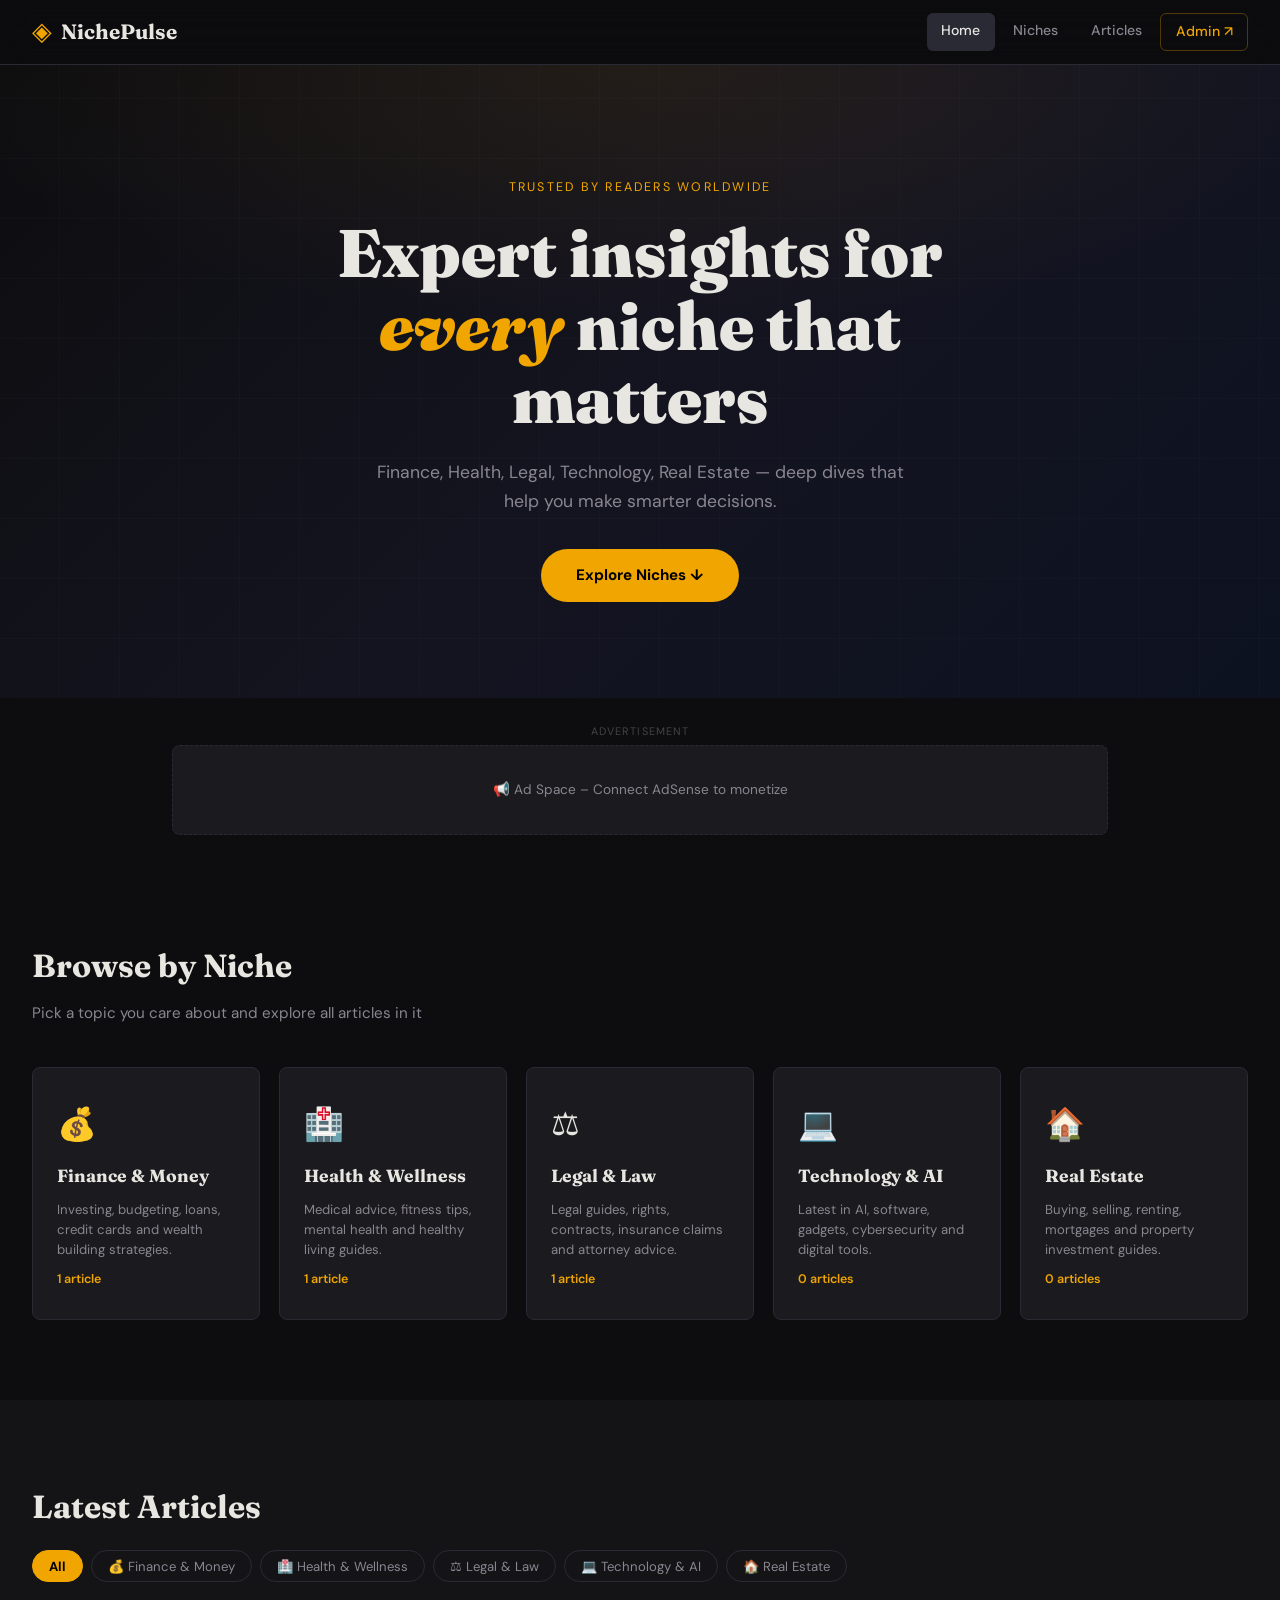
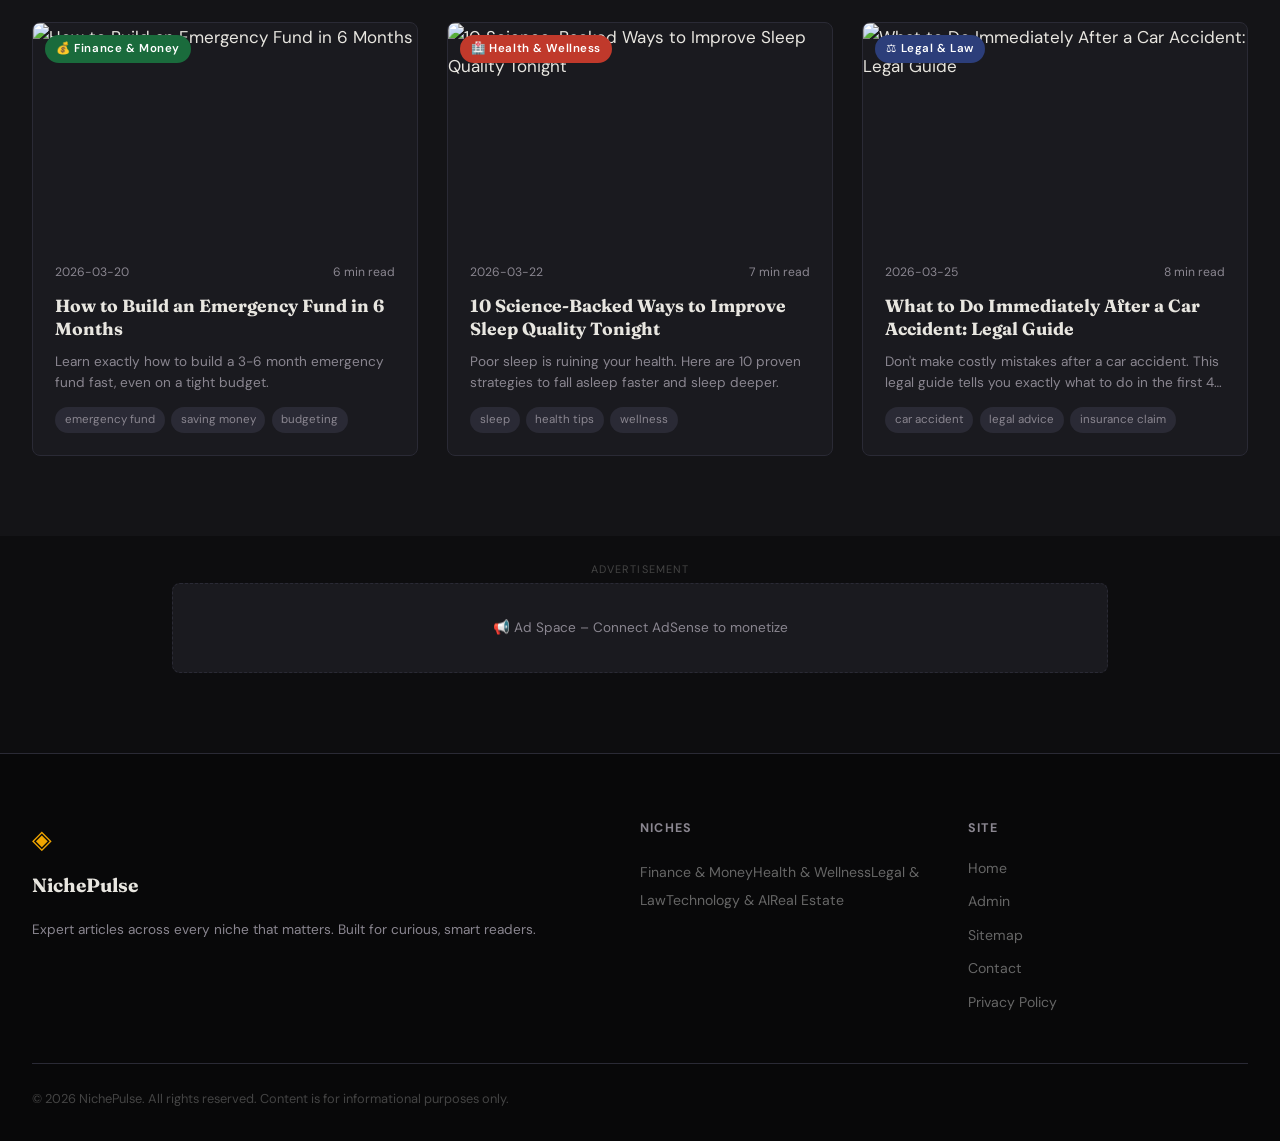
==== index.html @ 090a98ad "create index.html" ====
<!DOCTYPE html>
<html lang="en">
<head>
  <meta charset="UTF-8"/>
  <meta name="viewport" content="width=device-width, initial-scale=1.0"/>
  <title>NichePulse – Expert Insights Across Every Niche</title>
  <meta name="description" content="Expert articles on Finance, Health, Technology, Legal and Real Estate. Trusted insights for smarter decisions."/>
  <meta name="keywords" content="personal finance, health tips, legal advice, technology, real estate, expert blog"/>
  <meta property="og:title" content="NichePulse – Expert Insights Across Every Niche"/>
  <meta property="og:description" content="Expert articles on Finance, Health, Technology, Legal and Real Estate."/>
  <meta property="og:type" content="website"/>
  <link rel="canonical" href="https://nichepulse.com/"/>

  <!-- Google Fonts -->
  <link rel="preconnect" href="https://fonts.googleapis.com"/>
  <link href="https://fonts.googleapis.com/css2?family=Fraunces:ital,wght@0,400;0,700;0,900;1,400&family=DM+Sans:wght@300;400;500&display=swap" rel="stylesheet"/>

  <!-- AdSense - Replace with your publisher ID -->
  <!-- <script async src="https://pagead2.googlesyndication.com/pagead/js/adsbygoogle.js?client=ca-pub-XXXXXXXXXXXXXXXX" crossorigin="anonymous"></script> -->

  <link rel="stylesheet" href="css/style.css"/>
</head>
<body>

  <!-- ── HEADER ── -->
  <header class="header" id="header">
    <div class="header-inner">
      <a href="index.html" class="logo">
        <span class="logo-mark">◈</span>
        <span class="logo-text">NichePulse</span>
      </a>
      <nav class="nav" id="nav">
        <a href="index.html" class="nav-link active">Home</a>
        <a href="#niches" class="nav-link">Niches</a>
        <a href="#latest" class="nav-link">Articles</a>
        <a href="admin/index.html" class="nav-link nav-admin">Admin ↗</a>
      </nav>
      <button class="hamburger" id="hamburger" aria-label="Menu">
        <span></span><span></span><span></span>
      </button>
    </div>
  </header>

  <!-- ── HERO ── -->
  <section class="hero">
    <div class="hero-bg"></div>
    <div class="hero-content">
      <p class="hero-eyebrow">Trusted by readers worldwide</p>
      <h1 class="hero-title">Expert insights for <em>every</em> niche that matters</h1>
      <p class="hero-subtitle">Finance, Health, Legal, Technology, Real Estate — deep dives that help you make smarter decisions.</p>
      <a href="#niches" class="btn-primary">Explore Niches ↓</a>
    </div>
    <div class="hero-pattern"></div>
  </section>

  <!-- ── TOP AD SLOT ── -->
  <div class="ad-container" id="ad-top">
    <div class="ad-label">Advertisement</div>
    <!-- AdSense unit here after approval -->
    <div class="ad-placeholder">📢 Ad Space – Connect AdSense to monetize</div>
  </div>

  <!-- ── NICHES ── -->
  <section class="section" id="niches">
    <div class="container">
      <div class="section-header">
        <h2 class="section-title">Browse by Niche</h2>
        <p class="section-sub">Pick a topic you care about and explore all articles in it</p>
      </div>
      <div class="niches-grid" id="niches-grid">
        <!-- Populated by JS -->
      </div>
    </div>
  </section>

  <!-- ── LATEST ARTICLES ── -->
  <section class="section section-alt" id="latest">
    <div class="container">
      <div class="section-header">
        <h2 class="section-title">Latest Articles</h2>
        <div class="filter-bar" id="filter-bar">
          <button class="filter-btn active" data-filter="all">All</button>
          <!-- Niche filter buttons added by JS -->
        </div>
      </div>
      <div class="blogs-grid" id="blogs-grid">
        <!-- Populated by JS -->
      </div>
    </div>
  </section>

  <!-- ── MID AD SLOT ── -->
  <div class="ad-container">
    <div class="ad-label">Advertisement</div>
    <div class="ad-placeholder">📢 Ad Space – Connect AdSense to monetize</div>
  </div>

  <!-- ── FOOTER ── -->
  <footer class="footer">
    <div class="container">
      <div class="footer-grid">
        <div class="footer-brand">
          <span class="logo-mark">◈</span>
          <span class="logo-text">NichePulse</span>
          <p>Expert articles across every niche that matters. Built for curious, smart readers.</p>
        </div>
        <div class="footer-links">
          <h4>Niches</h4>
          <div id="footer-niches"></div>
        </div>
        <div class="footer-links">
          <h4>Site</h4>
          <a href="index.html">Home</a>
          <a href="admin/index.html">Admin</a>
          <a href="sitemap.xml">Sitemap</a>
          <a href="page/contact.html">Contact</a>
          <a href="privacy-policy.html">Privacy Policy</a>
        </div>
      </div>
      <div class="footer-bottom">
        <p>© <span id="year"></span> NichePulse. All rights reserved. Content is for informational purposes only.</p>
      </div>
    </div>
  </footer>

  <script src="js/db.js"></script>
  <script src="js/main.js"></script>
</body>
</html>
---- css/style.css ----
/* ── Reset & Variables ── */
:root {
  --bg: #0d0d0f;
  --bg2: #141417;
  --card: #1a1a1f;
  --border: #2a2a35;
  --text: #e8e6e0;
  --muted: #8a8690;
  --accent: #f0a500;
  --accent2: #4a9eff;
  --danger: #e05252;
  --success: #3dba7a;
  --radius: 8px;
  --shadow: 0 4px 24px rgba(0,0,0,0.4);
  --font-head: 'Fraunces', Georgia, serif;
  --font-body: 'DM Sans', system-ui, sans-serif;
}

*, *::before, *::after { box-sizing: border-box; margin: 0; padding: 0; }
html { scroll-behavior: smooth; }

body {
  font-family: var(--font-body);
  background: var(--bg);
  color: var(--text);
  font-size: 17px;
  line-height: 1.7;
  overflow-x: hidden;
}

a { color: inherit; text-decoration: none; }
img { max-width: 100%; height: auto; display: block; }

/* ── Header ── */
.header {
  position: sticky; top: 0; z-index: 1000;
  background: rgba(13,13,15,0.92);
  backdrop-filter: blur(16px);
  border-bottom: 1px solid var(--border);
}
.header-inner {
  max-width: 1280px; margin: 0 auto;
  padding: 0 2rem;
  display: flex; align-items: center;
  height: 64px; gap: 2rem;
}
.logo { display: flex; align-items: center; gap: 0.6rem; }
.logo-mark { font-size: 1.6rem; color: var(--accent); }
.logo-text { font-family: var(--font-head); font-size: 1.3rem; font-weight: 700; color: var(--text); }
.nav { display: flex; gap: 0.25rem; margin-left: auto; }
.nav-link {
  padding: 0.4rem 0.9rem; border-radius: 6px;
  font-size: 0.88rem; font-weight: 500; color: var(--muted);
  transition: all 0.2s;
}
.nav-link:hover, .nav-link.active { color: var(--text); background: var(--border); }
.nav-admin { color: var(--accent) !important; border: 1px solid rgba(240,165,0,0.3); }
.nav-admin:hover { background: rgba(240,165,0,0.1) !important; }
.progress-bar {
  position: absolute; bottom: -1px; left: 0;
  height: 3px; background: var(--accent);
  width: 0%; transition: width 0.1s linear;
}
.hamburger { display: none; flex-direction: column; gap: 5px; cursor: pointer; background: none; border: none; padding: 4px; }
.hamburger span { width: 22px; height: 2px; background: var(--text); border-radius: 2px; transition: all 0.3s; }

@media(max-width: 768px) {
  .hamburger { display: flex; margin-left: auto; }
  .nav {
    display: none; position: absolute; top: 64px; left: 0; right: 0;
    background: var(--bg2); flex-direction: column; padding: 1rem;
    border-bottom: 1px solid var(--border);
  }
  .nav.open { display: flex; }
}

/* ── Hero ── */
.hero {
  position: relative; overflow: hidden;
  padding: 7rem 2rem 6rem;
  text-align: center;
  background: linear-gradient(135deg, #0d0d0f 0%, #141420 50%, #0d1220 100%);
}
.hero-bg {
  position: absolute; inset: 0;
  background: radial-gradient(ellipse 80% 60% at 50% 0%, rgba(240,165,0,0.08) 0%, transparent 70%);
}
.hero-pattern {
  position: absolute; inset: 0; pointer-events: none;
  background-image: repeating-linear-gradient(0deg, transparent, transparent 59px, rgba(255,255,255,0.03) 60px),
                    repeating-linear-gradient(90deg, transparent, transparent 59px, rgba(255,255,255,0.03) 60px);
}
.hero-content { position: relative; z-index: 1; max-width: 760px; margin: 0 auto; }
.hero-eyebrow {
  font-size: 0.78rem; letter-spacing: 0.18em; text-transform: uppercase;
  color: var(--accent); margin-bottom: 1.2rem;
}
.hero-title {
  font-family: var(--font-head); font-size: clamp(2.4rem, 6vw, 4.2rem);
  font-weight: 900; line-height: 1.08; margin-bottom: 1.4rem;
  animation: fadeUp 0.7s ease both;
}
.hero-title em { color: var(--accent); font-style: italic; }
.hero-subtitle {
  font-size: 1.1rem; color: var(--muted); max-width: 560px; margin: 0 auto 2rem;
  animation: fadeUp 0.7s 0.1s ease both;
}
.btn-primary {
  display: inline-block; padding: 0.85rem 2.2rem;
  background: var(--accent); color: #000; font-weight: 700;
  border-radius: 50px; font-size: 0.95rem;
  transition: transform 0.2s, box-shadow 0.2s;
  animation: fadeUp 0.7s 0.2s ease both;
}
.btn-primary:hover { transform: translateY(-2px); box-shadow: 0 8px 24px rgba(240,165,0,0.4); }

/* ── Ad Containers ── */
.ad-container {
  max-width: 1000px; margin: 1.5rem auto;
  padding: 0 2rem; text-align: center;
}
.ad-label { font-size: 0.68rem; letter-spacing: 0.1em; text-transform: uppercase; color: #444; margin-bottom: 4px; }
.ad-placeholder {
  background: var(--card); border: 1px dashed var(--border);
  border-radius: var(--radius); padding: 1.5rem;
  color: var(--muted); font-size: 0.85rem; min-height: 90px;
  display: flex; align-items: center; justify-content: center;
}
.ad-inline { max-width: 740px; margin: 2rem auto; padding: 0; }
.ad-sidebar { margin: 0 0 1.5rem; padding: 0; max-width: 100%; }

/* ── Sections ── */
.section { padding: 5rem 0; }
.section-alt { background: var(--bg2); }
.container { max-width: 1280px; margin: 0 auto; padding: 0 2rem; }
.section-header { margin-bottom: 2.5rem; }
.section-title {
  font-family: var(--font-head); font-size: 2rem; font-weight: 700;
  margin-bottom: 0.5rem;
}
.section-sub { color: var(--muted); font-size: 0.95rem; }

/* ── Niches Grid ── */
.niches-grid {
  display: grid; grid-template-columns: repeat(auto-fill, minmax(220px, 1fr));
  gap: 1.2rem;
}
.niche-card {
  background: var(--card); border: 1px solid var(--border);
  border-radius: var(--radius); padding: 1.8rem 1.5rem;
  cursor: pointer; transition: transform 0.2s, border-color 0.2s, box-shadow 0.2s;
  display: flex; flex-direction: column; gap: 0.6rem;
  text-decoration: none; color: var(--text);
  animation: fadeUp 0.5s ease both; animation-delay: var(--delay, 0s);
}
.niche-card:hover {
  transform: translateY(-4px);
  box-shadow: var(--shadow);
  border-color: var(--niche-color, var(--accent));
}
.niche-card-icon { font-size: 2rem; }
.niche-card-name { font-family: var(--font-head); font-size: 1.1rem; font-weight: 700; }
.niche-card-desc { font-size: 0.82rem; color: var(--muted); line-height: 1.5; }
.niche-card-count { font-size: 0.78rem; color: var(--accent); font-weight: 600; margin-top: auto; }

/* ── Filter Bar ── */
.filter-bar { display: flex; gap: 0.5rem; flex-wrap: wrap; margin-top: 1rem; }
.filter-btn {
  padding: 0.4rem 1rem; border-radius: 50px;
  border: 1px solid var(--border); background: transparent;
  color: var(--muted); font-size: 0.82rem; cursor: pointer;
  transition: all 0.2s; font-family: var(--font-body);
}
.filter-btn:hover { border-color: var(--accent); color: var(--accent); }
.filter-btn.active { background: var(--accent); color: #000; border-color: var(--accent); font-weight: 700; }

/* ── Blog Cards Grid ── */
.blogs-grid {
  display: grid; grid-template-columns: repeat(auto-fill, minmax(320px, 1fr));
  gap: 1.8rem;
}
.blog-card {
  background: var(--card); border: 1px solid var(--border);
  border-radius: var(--radius); overflow: hidden;
  transition: transform 0.2s, box-shadow 0.2s;
  animation: fadeUp 0.5s ease both; animation-delay: var(--delay, 0s);
}
.blog-card:hover { transform: translateY(-4px); box-shadow: var(--shadow); }
.card-img-wrap { position: relative; display: block; aspect-ratio: 16/9; overflow: hidden; }
.card-img-wrap img { width: 100%; height: 100%; object-fit: cover; transition: transform 0.4s; }
.blog-card:hover .card-img-wrap img { transform: scale(1.05); }
.card-niche-tag {
  position: absolute; top: 0.75rem; left: 0.75rem;
  color: #fff; font-size: 0.72rem; font-weight: 600;
  padding: 0.25rem 0.7rem; border-radius: 50px;
  letter-spacing: 0.05em;
}
.card-body { padding: 1.4rem; }
.card-meta { display: flex; justify-content: space-between; font-size: 0.76rem; color: var(--muted); margin-bottom: 0.7rem; }
.card-body h3 { font-family: var(--font-head); font-size: 1.1rem; line-height: 1.35; margin-bottom: 0.6rem; }
.card-body h3 a { color: var(--text); transition: color 0.2s; }
.card-body h3 a:hover { color: var(--accent); }
.card-body p { font-size: 0.85rem; color: var(--muted); line-height: 1.6; margin-bottom: 0.8rem; display: -webkit-box; -webkit-line-clamp: 2; -webkit-box-orient: vertical; overflow: hidden; }
.card-tags { display: flex; flex-wrap: wrap; gap: 0.4rem; }
.tag { font-size: 0.72rem; padding: 0.2rem 0.6rem; border-radius: 50px; background: var(--border); color: var(--muted); }

/* ── Niche Hero ── */
.niche-hero {
  padding: 4rem 0 3rem;
  background: linear-gradient(135deg, var(--bg) 0%, rgba(20,20,32,0.8) 100%);
  border-bottom: 1px solid var(--border);
  text-align: center;
}
.niche-hero-icon { font-size: 3rem; margin-bottom: 0.75rem; }
.niche-hero-title { font-family: var(--font-head); font-size: 2.5rem; font-weight: 900; margin-bottom: 0.75rem; }
.niche-hero-desc { color: var(--muted); max-width: 560px; margin: 0 auto; }
.breadcrumb { font-size: 0.82rem; color: var(--muted); display: inline-block; margin-bottom: 1.5rem; }
.breadcrumb:hover { color: var(--accent); }

/* ── Blog Post Page ── */
.post-page { padding: 3rem 2rem; }
.post-container {
  max-width: 1200px; margin: 0 auto;
  display: grid; grid-template-columns: 1fr 300px; gap: 4rem; align-items: start;
}
@media(max-width: 1000px) { .post-container { grid-template-columns: 1fr; } .post-sidebar { display: none; } }

.post-breadcrumb { font-size: 0.8rem; color: var(--muted); margin-bottom: 1.5rem; }
.post-breadcrumb a { color: var(--muted); }
.post-breadcrumb a:hover { color: var(--accent); }

.post-meta-top { display: flex; align-items: center; gap: 1rem; margin-bottom: 1rem; }
.niche-badge {
  font-size: 0.78rem; font-weight: 600; padding: 0.3rem 0.8rem;
  border-radius: 50px; letter-spacing: 0.04em;
}
.read-time { font-size: 0.82rem; color: var(--muted); }
.post-title { font-family: var(--font-head); font-size: clamp(1.9rem, 4vw, 3rem); font-weight: 900; line-height: 1.12; margin-bottom: 1rem; }
.post-deck { font-size: 1.08rem; color: var(--muted); border-left: 3px solid var(--accent); padding-left: 1rem; margin-bottom: 1.2rem; font-style: italic; }
.post-byline { font-size: 0.85rem; color: var(--muted); display: flex; gap: 0.75rem; margin-bottom: 2rem; }
.post-hero-img { border-radius: var(--radius); overflow: hidden; margin-bottom: 2rem; aspect-ratio: 16/7; }
.post-hero-img img { width: 100%; height: 100%; object-fit: cover; }

/* Post body typography */
.post-body { max-width: 740px; }
.post-body h2 {
  font-family: var(--font-head); font-size: 1.55rem; font-weight: 700;
  margin: 2.5rem 0 0.8rem; color: var(--text);
  padding-bottom: 0.4rem; border-bottom: 1px solid var(--border);
}
.post-body p { margin-bottom: 1.3rem; color: #ccc8c0; line-height: 1.85; }
.post-body ul, .post-body ol { margin: 0.5rem 0 1.3rem 1.5rem; }
.post-body li { margin-bottom: 0.5rem; color: #ccc8c0; }
.post-body strong { color: var(--text); }

.post-tags { display: flex; align-items: center; gap: 0.6rem; flex-wrap: wrap; margin: 2rem 0 1.5rem; font-size: 0.85rem; }
.post-tags strong { color: var(--muted); }

.post-share { display: flex; align-items: center; gap: 0.75rem; flex-wrap: wrap; font-size: 0.85rem; margin-bottom: 2rem; }
.post-share strong { color: var(--muted); }
.share-btn { padding: 0.35rem 1rem; border-radius: 50px; font-size: 0.8rem; font-weight: 600; transition: opacity 0.2s; }
.share-btn:hover { opacity: 0.8; }
.share-twitter { background: #1da1f2; color: #fff; }
.share-fb { background: #1877f2; color: #fff; }
.share-li { background: #0077b5; color: #fff; }

/* Sidebar */
.post-sidebar { position: sticky; top: 80px; }
.sidebar-sticky { display: flex; flex-direction: column; gap: 1.5rem; }
.sidebar-widget { background: var(--card); border: 1px solid var(--border); border-radius: var(--radius); padding: 1.5rem; }
.sidebar-widget h3 { font-family: var(--font-head); font-size: 1rem; margin-bottom: 0.75rem; }
.sidebar-widget p { font-size: 0.85rem; color: var(--muted); }

.related-item { display: flex; gap: 0.75rem; padding: 0.75rem 0; border-bottom: 1px solid var(--border); align-items: center; }
.related-item:last-child { border: none; }
.related-item img { width: 60px; height: 45px; object-fit: cover; border-radius: 4px; flex-shrink: 0; }
.related-item div p { font-size: 0.82rem; line-height: 1.4; color: var(--text); margin: 0; }
.related-item div p:hover { color: var(--accent); }
.related-item div span { font-size: 0.72rem; color: var(--muted); }

/* ── Empty State ── */
.empty-state { text-align: center; padding: 4rem; color: var(--muted); }
.empty-state a { color: var(--accent); }

/* ── Footer ── */
.footer { background: #080809; border-top: 1px solid var(--border); padding: 4rem 0 2rem; margin-top: 5rem; }
.footer-grid { display: grid; grid-template-columns: 2fr 1fr 1fr; gap: 3rem; margin-bottom: 3rem; }
@media(max-width: 768px) { .footer-grid { grid-template-columns: 1fr; gap: 2rem; } }
.footer-brand { display: flex; flex-direction: column; gap: 0.5rem; }
.footer-brand .logo-mark { font-size: 1.6rem; }
.footer-brand .logo-text { font-family: var(--font-head); font-size: 1.2rem; font-weight: 700; }
.footer-brand p { font-size: 0.85rem; color: var(--muted); margin-top: 0.5rem; }
.footer-links { display: flex; flex-direction: column; gap: 0.6rem; }
.footer-links h4 { font-size: 0.78rem; letter-spacing: 0.1em; text-transform: uppercase; color: var(--muted); margin-bottom: 0.5rem; }
.footer-links a { font-size: 0.88rem; color: #666; transition: color 0.2s; }
.footer-links a:hover { color: var(--accent); }
.footer-bottom { border-top: 1px solid var(--border); padding-top: 1.5rem; font-size: 0.8rem; color: #444; }

/* ── Animations ── */
@keyframes fadeUp {
  from { opacity: 0; transform: translateY(18px); }
  to   { opacity: 1; transform: translateY(0); }
}

/* ── Admin specific (shared) ── */
.btn { display: inline-flex; align-items: center; gap: 0.5rem; padding: 0.6rem 1.4rem; border-radius: 6px; font-weight: 600; font-size: 0.88rem; cursor: pointer; transition: all 0.2s; border: none; font-family: var(--font-body); }
.btn-accent { background: var(--accent); color: #000; }
.btn-accent:hover { background: #e09500; }
.btn-danger { background: var(--danger); color: #fff; }
.btn-danger:hover { background: #c44; }
.btn-ghost { background: transparent; color: var(--muted); border: 1px solid var(--border); }
.btn-ghost:hover { border-color: var(--text); color: var(--text); }
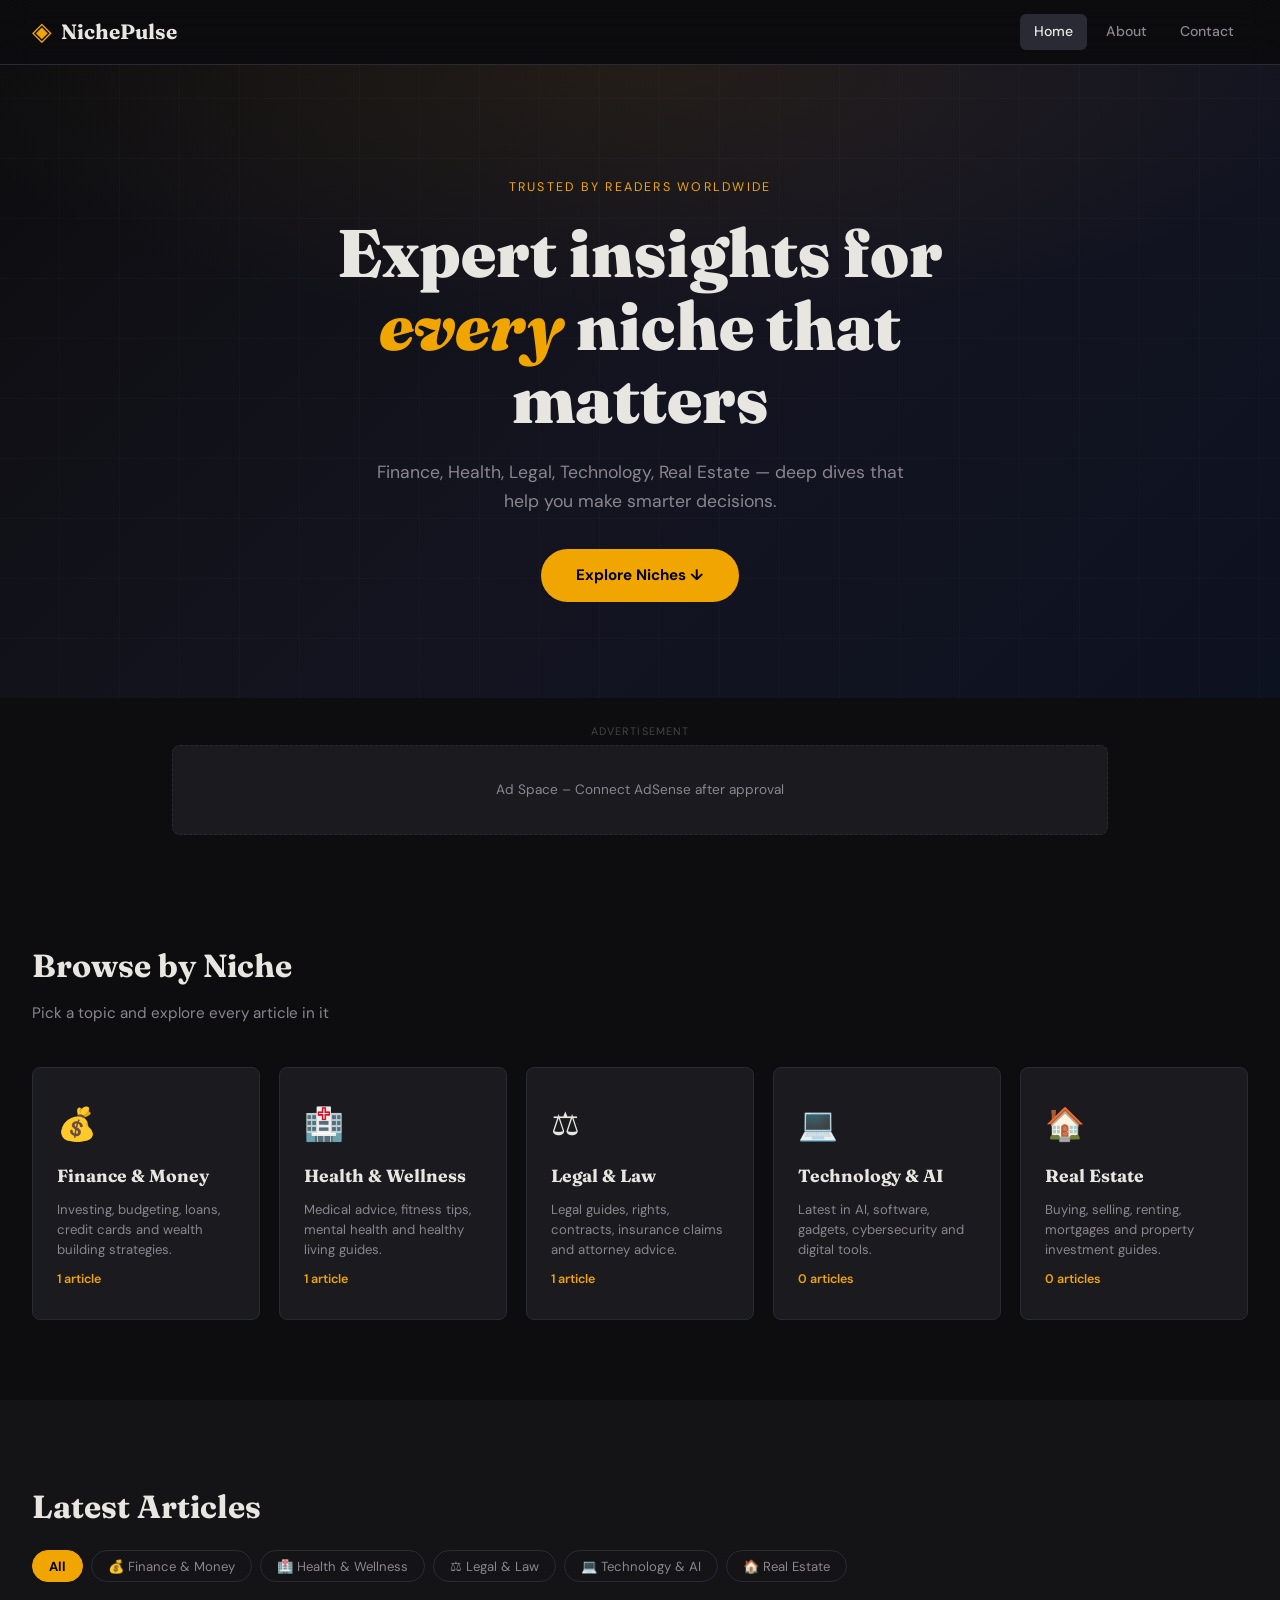
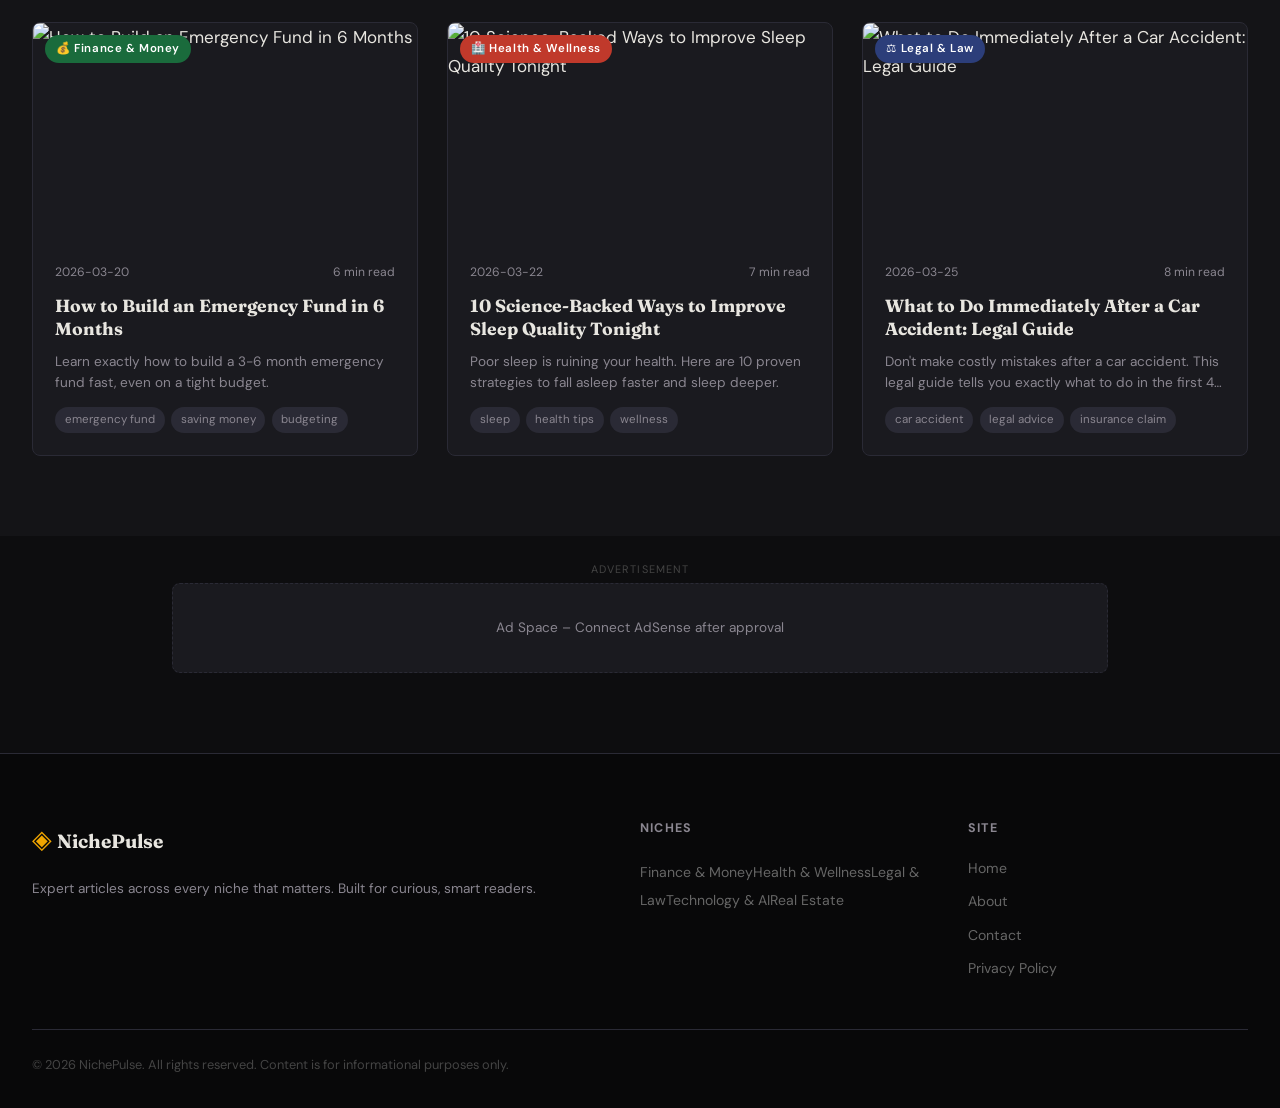
==== commit 14d183fa: "Create index.html" ====
--- a/index.html
+++ b/index.html
@@ -10,19 +10,14 @@
   <meta property="og:description" content="Expert articles on Finance, Health, Technology, Legal and Real Estate."/>
   <meta property="og:type" content="website"/>
   <link rel="canonical" href="https://nichepulse.com/"/>
-
-  <!-- Google Fonts -->
   <link rel="preconnect" href="https://fonts.googleapis.com"/>
   <link href="https://fonts.googleapis.com/css2?family=Fraunces:ital,wght@0,400;0,700;0,900;1,400&family=DM+Sans:wght@300;400;500&display=swap" rel="stylesheet"/>
-
-  <!-- AdSense - Replace with your publisher ID -->
+  <!-- ADSENSE: uncomment after approval and replace ID -->
   <!-- <script async src="https://pagead2.googlesyndication.com/pagead/js/adsbygoogle.js?client=ca-pub-XXXXXXXXXXXXXXXX" crossorigin="anonymous"></script> -->
-
   <link rel="stylesheet" href="css/style.css"/>
 </head>
 <body>
 
-  <!-- ── HEADER ── -->
   <header class="header" id="header">
     <div class="header-inner">
       <a href="index.html" class="logo">
@@ -31,9 +26,8 @@
       </a>
       <nav class="nav" id="nav">
         <a href="index.html" class="nav-link active">Home</a>
-        <a href="#niches" class="nav-link">Niches</a>
-        <a href="#latest" class="nav-link">Articles</a>
-        <a href="admin/index.html" class="nav-link nav-admin">Admin ↗</a>
+        <a href="about.html" class="nav-link">About</a>
+        <a href="contact.html" class="nav-link">Contact</a>
       </nav>
       <button class="hamburger" id="hamburger" aria-label="Menu">
         <span></span><span></span><span></span>
@@ -41,67 +35,54 @@
     </div>
   </header>
 
-  <!-- ── HERO ── -->
   <section class="hero">
     <div class="hero-bg"></div>
+    <div class="hero-pattern"></div>
     <div class="hero-content">
       <p class="hero-eyebrow">Trusted by readers worldwide</p>
       <h1 class="hero-title">Expert insights for <em>every</em> niche that matters</h1>
       <p class="hero-subtitle">Finance, Health, Legal, Technology, Real Estate — deep dives that help you make smarter decisions.</p>
       <a href="#niches" class="btn-primary">Explore Niches ↓</a>
     </div>
-    <div class="hero-pattern"></div>
   </section>
 
-  <!-- ── TOP AD SLOT ── -->
-  <div class="ad-container" id="ad-top">
+  <div class="ad-container">
     <div class="ad-label">Advertisement</div>
-    <!-- AdSense unit here after approval -->
-    <div class="ad-placeholder">📢 Ad Space – Connect AdSense to monetize</div>
+    <div class="ad-placeholder">Ad Space – Connect AdSense after approval</div>
   </div>
 
-  <!-- ── NICHES ── -->
   <section class="section" id="niches">
     <div class="container">
       <div class="section-header">
         <h2 class="section-title">Browse by Niche</h2>
-        <p class="section-sub">Pick a topic you care about and explore all articles in it</p>
+        <p class="section-sub">Pick a topic and explore every article in it</p>
       </div>
-      <div class="niches-grid" id="niches-grid">
-        <!-- Populated by JS -->
-      </div>
+      <div class="niches-grid" id="niches-grid"></div>
     </div>
   </section>
 
-  <!-- ── LATEST ARTICLES ── -->
   <section class="section section-alt" id="latest">
     <div class="container">
       <div class="section-header">
         <h2 class="section-title">Latest Articles</h2>
         <div class="filter-bar" id="filter-bar">
           <button class="filter-btn active" data-filter="all">All</button>
-          <!-- Niche filter buttons added by JS -->
         </div>
       </div>
-      <div class="blogs-grid" id="blogs-grid">
-        <!-- Populated by JS -->
-      </div>
+      <div class="blogs-grid" id="blogs-grid"></div>
     </div>
   </section>
 
-  <!-- ── MID AD SLOT ── -->
   <div class="ad-container">
     <div class="ad-label">Advertisement</div>
-    <div class="ad-placeholder">📢 Ad Space – Connect AdSense to monetize</div>
+    <div class="ad-placeholder">Ad Space – Connect AdSense after approval</div>
   </div>
 
-  <!-- ── FOOTER ── -->
   <footer class="footer">
     <div class="container">
       <div class="footer-grid">
         <div class="footer-brand">
-          <span class="logo-mark">◈</span>
-          <span class="logo-text">NichePulse</span>
+          <div><span class="logo-mark">◈</span> <span class="logo-text">NichePulse</span></div>
           <p>Expert articles across every niche that matters. Built for curious, smart readers.</p>
         </div>
         <div class="footer-links">
@@ -111,9 +92,8 @@
         <div class="footer-links">
           <h4>Site</h4>
           <a href="index.html">Home</a>
-          <a href="admin/index.html">Admin</a>
-          <a href="sitemap.xml">Sitemap</a>
-          <a href="page/contact.html">Contact</a>
+          <a href="about.html">About</a>
+          <a href="contact.html">Contact</a>
           <a href="privacy-policy.html">Privacy Policy</a>
         </div>
       </div>
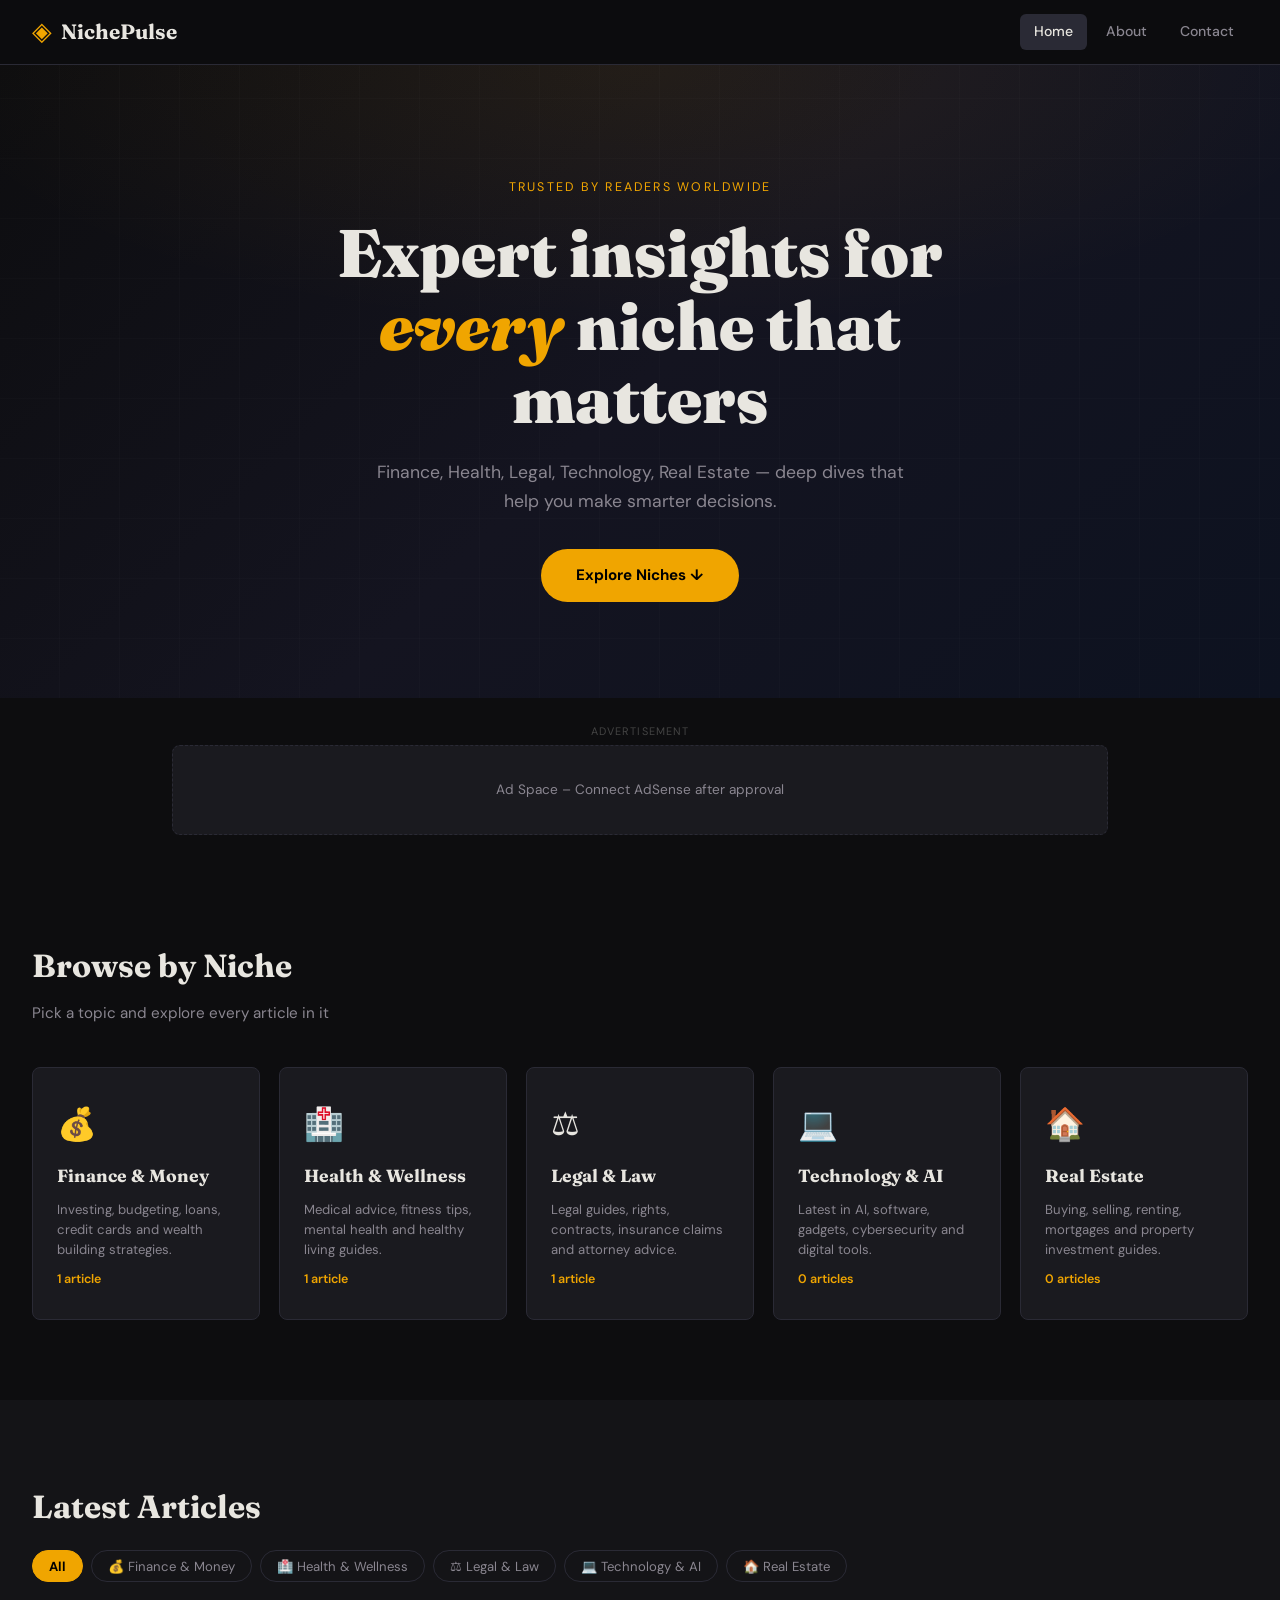
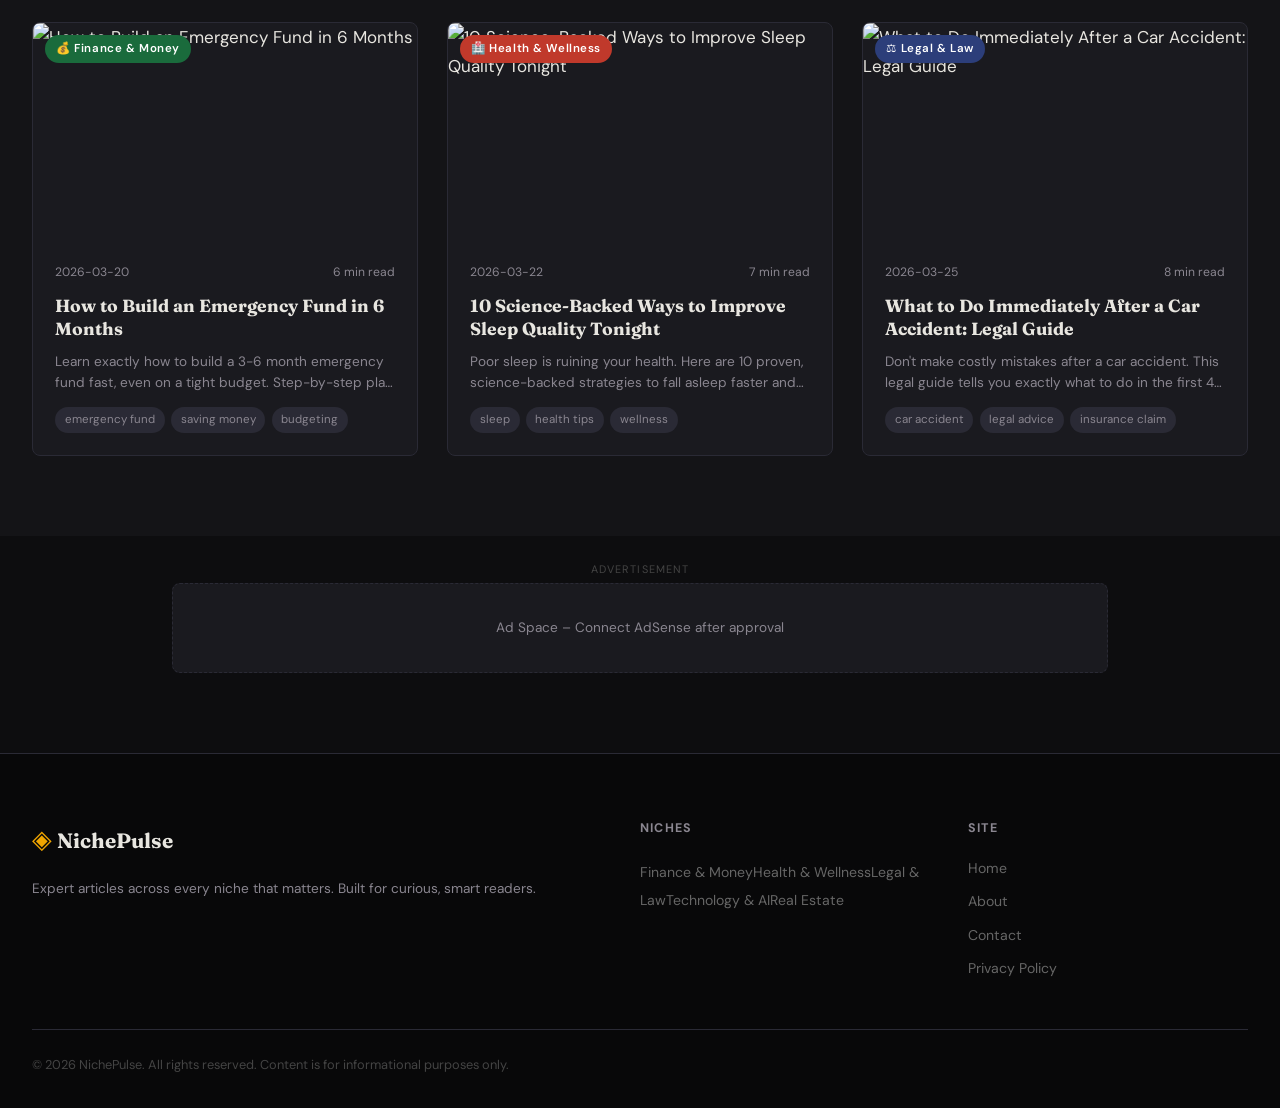
==== commit d5c05fd7: "Create index.html Added a tracking script to the HTML file." ====
--- a/index.html
+++ b/index.html
@@ -14,6 +14,9 @@
   <link href="https://fonts.googleapis.com/css2?family=Fraunces:ital,wght@0,400;0,700;0,900;1,400&family=DM+Sans:wght@300;400;500&display=swap" rel="stylesheet"/>
   <!-- ADSENSE: uncomment after approval and replace ID -->
   <!-- <script async src="https://pagead2.googlesyndication.com/pagead/js/adsbygoogle.js?client=ca-pub-XXXXXXXXXXXXXXXX" crossorigin="anonymous"></script> -->
+  <!--  tracking link-->
+  <script src="js/tracker.js"></script>
+  
   <link rel="stylesheet" href="css/style.css"/>
 </head>
 <body>
--- a/css/style.css
+++ b/css/style.css
@@ -1,4 +1,3 @@
-/* ── Reset & Variables ── */
 :root {
   --bg: #0d0d0f;
   --bg2: #141417;
@@ -18,183 +17,78 @@
 
 *, *::before, *::after { box-sizing: border-box; margin: 0; padding: 0; }
 html { scroll-behavior: smooth; }
-
-body {
-  font-family: var(--font-body);
-  background: var(--bg);
-  color: var(--text);
-  font-size: 17px;
-  line-height: 1.7;
-  overflow-x: hidden;
-}
-
+body { font-family: var(--font-body); background: var(--bg); color: var(--text); font-size: 17px; line-height: 1.7; overflow-x: hidden; }
 a { color: inherit; text-decoration: none; }
 img { max-width: 100%; height: auto; display: block; }
 
-/* ── Header ── */
-.header {
-  position: sticky; top: 0; z-index: 1000;
-  background: rgba(13,13,15,0.92);
-  backdrop-filter: blur(16px);
-  border-bottom: 1px solid var(--border);
-}
-.header-inner {
-  max-width: 1280px; margin: 0 auto;
-  padding: 0 2rem;
-  display: flex; align-items: center;
-  height: 64px; gap: 2rem;
-}
+/* Header */
+.header { position: sticky; top: 0; z-index: 1000; background: rgba(13,13,15,0.95); backdrop-filter: blur(16px); border-bottom: 1px solid var(--border); }
+.header-inner { max-width: 1280px; margin: 0 auto; padding: 0 2rem; display: flex; align-items: center; height: 64px; gap: 2rem; }
 .logo { display: flex; align-items: center; gap: 0.6rem; }
 .logo-mark { font-size: 1.6rem; color: var(--accent); }
 .logo-text { font-family: var(--font-head); font-size: 1.3rem; font-weight: 700; color: var(--text); }
 .nav { display: flex; gap: 0.25rem; margin-left: auto; }
-.nav-link {
-  padding: 0.4rem 0.9rem; border-radius: 6px;
-  font-size: 0.88rem; font-weight: 500; color: var(--muted);
-  transition: all 0.2s;
-}
+.nav-link { padding: 0.4rem 0.9rem; border-radius: 6px; font-size: 0.88rem; font-weight: 500; color: var(--muted); transition: all 0.2s; }
 .nav-link:hover, .nav-link.active { color: var(--text); background: var(--border); }
-.nav-admin { color: var(--accent) !important; border: 1px solid rgba(240,165,0,0.3); }
-.nav-admin:hover { background: rgba(240,165,0,0.1) !important; }
-.progress-bar {
-  position: absolute; bottom: -1px; left: 0;
-  height: 3px; background: var(--accent);
-  width: 0%; transition: width 0.1s linear;
-}
-.hamburger { display: none; flex-direction: column; gap: 5px; cursor: pointer; background: none; border: none; padding: 4px; }
+.progress-bar { position: absolute; bottom: -1px; left: 0; height: 3px; background: var(--accent); width: 0%; transition: width 0.1s linear; }
+.hamburger { display: none; flex-direction: column; gap: 5px; cursor: pointer; background: none; border: none; padding: 4px; margin-left: auto; }
 .hamburger span { width: 22px; height: 2px; background: var(--text); border-radius: 2px; transition: all 0.3s; }
-
-@media(max-width: 768px) {
-  .hamburger { display: flex; margin-left: auto; }
-  .nav {
-    display: none; position: absolute; top: 64px; left: 0; right: 0;
-    background: var(--bg2); flex-direction: column; padding: 1rem;
-    border-bottom: 1px solid var(--border);
-  }
+@media(max-width:768px) {
+  .hamburger { display: flex; }
+  .nav { display: none; position: absolute; top: 64px; left: 0; right: 0; background: var(--bg2); flex-direction: column; padding: 1rem; border-bottom: 1px solid var(--border); z-index: 999; }
   .nav.open { display: flex; }
 }
 
-/* ── Hero ── */
-.hero {
-  position: relative; overflow: hidden;
-  padding: 7rem 2rem 6rem;
-  text-align: center;
-  background: linear-gradient(135deg, #0d0d0f 0%, #141420 50%, #0d1220 100%);
-}
-.hero-bg {
-  position: absolute; inset: 0;
-  background: radial-gradient(ellipse 80% 60% at 50% 0%, rgba(240,165,0,0.08) 0%, transparent 70%);
-}
-.hero-pattern {
-  position: absolute; inset: 0; pointer-events: none;
-  background-image: repeating-linear-gradient(0deg, transparent, transparent 59px, rgba(255,255,255,0.03) 60px),
-                    repeating-linear-gradient(90deg, transparent, transparent 59px, rgba(255,255,255,0.03) 60px);
-}
+/* Hero */
+.hero { position: relative; overflow: hidden; padding: 7rem 2rem 6rem; text-align: center; background: linear-gradient(135deg, #0d0d0f 0%, #141420 50%, #0d1220 100%); }
+.hero-bg { position: absolute; inset: 0; background: radial-gradient(ellipse 80% 60% at 50% 0%, rgba(240,165,0,0.08) 0%, transparent 70%); }
+.hero-pattern { position: absolute; inset: 0; pointer-events: none; background-image: repeating-linear-gradient(0deg, transparent, transparent 59px, rgba(255,255,255,0.025) 60px), repeating-linear-gradient(90deg, transparent, transparent 59px, rgba(255,255,255,0.025) 60px); }
 .hero-content { position: relative; z-index: 1; max-width: 760px; margin: 0 auto; }
-.hero-eyebrow {
-  font-size: 0.78rem; letter-spacing: 0.18em; text-transform: uppercase;
-  color: var(--accent); margin-bottom: 1.2rem;
-}
-.hero-title {
-  font-family: var(--font-head); font-size: clamp(2.4rem, 6vw, 4.2rem);
-  font-weight: 900; line-height: 1.08; margin-bottom: 1.4rem;
-  animation: fadeUp 0.7s ease both;
-}
+.hero-eyebrow { font-size: 0.78rem; letter-spacing: 0.18em; text-transform: uppercase; color: var(--accent); margin-bottom: 1.2rem; }
+.hero-title { font-family: var(--font-head); font-size: clamp(2.4rem,6vw,4.2rem); font-weight: 900; line-height: 1.08; margin-bottom: 1.4rem; animation: fadeUp 0.7s ease both; }
 .hero-title em { color: var(--accent); font-style: italic; }
-.hero-subtitle {
-  font-size: 1.1rem; color: var(--muted); max-width: 560px; margin: 0 auto 2rem;
-  animation: fadeUp 0.7s 0.1s ease both;
-}
-.btn-primary {
-  display: inline-block; padding: 0.85rem 2.2rem;
-  background: var(--accent); color: #000; font-weight: 700;
-  border-radius: 50px; font-size: 0.95rem;
-  transition: transform 0.2s, box-shadow 0.2s;
-  animation: fadeUp 0.7s 0.2s ease both;
-}
+.hero-subtitle { font-size: 1.1rem; color: var(--muted); max-width: 560px; margin: 0 auto 2rem; animation: fadeUp 0.7s 0.1s ease both; }
+.btn-primary { display: inline-block; padding: 0.85rem 2.2rem; background: var(--accent); color: #000; font-weight: 700; border-radius: 50px; font-size: 0.95rem; transition: transform 0.2s, box-shadow 0.2s; animation: fadeUp 0.7s 0.2s ease both; }
 .btn-primary:hover { transform: translateY(-2px); box-shadow: 0 8px 24px rgba(240,165,0,0.4); }
 
-/* ── Ad Containers ── */
-.ad-container {
-  max-width: 1000px; margin: 1.5rem auto;
-  padding: 0 2rem; text-align: center;
-}
+/* Ads */
+.ad-container { max-width: 1000px; margin: 1.5rem auto; padding: 0 2rem; text-align: center; }
 .ad-label { font-size: 0.68rem; letter-spacing: 0.1em; text-transform: uppercase; color: #444; margin-bottom: 4px; }
-.ad-placeholder {
-  background: var(--card); border: 1px dashed var(--border);
-  border-radius: var(--radius); padding: 1.5rem;
-  color: var(--muted); font-size: 0.85rem; min-height: 90px;
-  display: flex; align-items: center; justify-content: center;
-}
+.ad-placeholder { background: var(--card); border: 1px dashed var(--border); border-radius: var(--radius); padding: 1.5rem; color: var(--muted); font-size: 0.85rem; min-height: 90px; display: flex; align-items: center; justify-content: center; }
 .ad-inline { max-width: 740px; margin: 2rem auto; padding: 0; }
 .ad-sidebar { margin: 0 0 1.5rem; padding: 0; max-width: 100%; }
 
-/* ── Sections ── */
+/* Sections */
 .section { padding: 5rem 0; }
 .section-alt { background: var(--bg2); }
 .container { max-width: 1280px; margin: 0 auto; padding: 0 2rem; }
 .section-header { margin-bottom: 2.5rem; }
-.section-title {
-  font-family: var(--font-head); font-size: 2rem; font-weight: 700;
-  margin-bottom: 0.5rem;
-}
+.section-title { font-family: var(--font-head); font-size: 2rem; font-weight: 700; margin-bottom: 0.5rem; }
 .section-sub { color: var(--muted); font-size: 0.95rem; }
 
-/* ── Niches Grid ── */
-.niches-grid {
-  display: grid; grid-template-columns: repeat(auto-fill, minmax(220px, 1fr));
-  gap: 1.2rem;
-}
-.niche-card {
-  background: var(--card); border: 1px solid var(--border);
-  border-radius: var(--radius); padding: 1.8rem 1.5rem;
-  cursor: pointer; transition: transform 0.2s, border-color 0.2s, box-shadow 0.2s;
-  display: flex; flex-direction: column; gap: 0.6rem;
-  text-decoration: none; color: var(--text);
-  animation: fadeUp 0.5s ease both; animation-delay: var(--delay, 0s);
-}
-.niche-card:hover {
-  transform: translateY(-4px);
-  box-shadow: var(--shadow);
-  border-color: var(--niche-color, var(--accent));
-}
+/* Niches Grid */
+.niches-grid { display: grid; grid-template-columns: repeat(auto-fill, minmax(220px,1fr)); gap: 1.2rem; }
+.niche-card { background: var(--card); border: 1px solid var(--border); border-radius: var(--radius); padding: 1.8rem 1.5rem; cursor: pointer; transition: transform 0.2s, border-color 0.2s, box-shadow 0.2s; display: flex; flex-direction: column; gap: 0.6rem; text-decoration: none; color: var(--text); animation: fadeUp 0.5s ease both; animation-delay: var(--delay,0s); }
+.niche-card:hover { transform: translateY(-4px); box-shadow: var(--shadow); border-color: var(--niche-color, var(--accent)); }
 .niche-card-icon { font-size: 2rem; }
 .niche-card-name { font-family: var(--font-head); font-size: 1.1rem; font-weight: 700; }
 .niche-card-desc { font-size: 0.82rem; color: var(--muted); line-height: 1.5; }
 .niche-card-count { font-size: 0.78rem; color: var(--accent); font-weight: 600; margin-top: auto; }
 
-/* ── Filter Bar ── */
+/* Filter Bar */
 .filter-bar { display: flex; gap: 0.5rem; flex-wrap: wrap; margin-top: 1rem; }
-.filter-btn {
-  padding: 0.4rem 1rem; border-radius: 50px;
-  border: 1px solid var(--border); background: transparent;
-  color: var(--muted); font-size: 0.82rem; cursor: pointer;
-  transition: all 0.2s; font-family: var(--font-body);
-}
+.filter-btn { padding: 0.4rem 1rem; border-radius: 50px; border: 1px solid var(--border); background: transparent; color: var(--muted); font-size: 0.82rem; cursor: pointer; transition: all 0.2s; font-family: var(--font-body); }
 .filter-btn:hover { border-color: var(--accent); color: var(--accent); }
 .filter-btn.active { background: var(--accent); color: #000; border-color: var(--accent); font-weight: 700; }
 
-/* ── Blog Cards Grid ── */
-.blogs-grid {
-  display: grid; grid-template-columns: repeat(auto-fill, minmax(320px, 1fr));
-  gap: 1.8rem;
-}
-.blog-card {
-  background: var(--card); border: 1px solid var(--border);
-  border-radius: var(--radius); overflow: hidden;
-  transition: transform 0.2s, box-shadow 0.2s;
-  animation: fadeUp 0.5s ease both; animation-delay: var(--delay, 0s);
-}
+/* Blog Cards */
+.blogs-grid { display: grid; grid-template-columns: repeat(auto-fill, minmax(320px,1fr)); gap: 1.8rem; }
+.blog-card { background: var(--card); border: 1px solid var(--border); border-radius: var(--radius); overflow: hidden; transition: transform 0.2s, box-shadow 0.2s; animation: fadeUp 0.5s ease both; animation-delay: var(--delay,0s); }
 .blog-card:hover { transform: translateY(-4px); box-shadow: var(--shadow); }
 .card-img-wrap { position: relative; display: block; aspect-ratio: 16/9; overflow: hidden; }
 .card-img-wrap img { width: 100%; height: 100%; object-fit: cover; transition: transform 0.4s; }
 .blog-card:hover .card-img-wrap img { transform: scale(1.05); }
-.card-niche-tag {
-  position: absolute; top: 0.75rem; left: 0.75rem;
-  color: #fff; font-size: 0.72rem; font-weight: 600;
-  padding: 0.25rem 0.7rem; border-radius: 50px;
-  letter-spacing: 0.05em;
-}
+.card-niche-tag { position: absolute; top: 0.75rem; left: 0.75rem; color: #fff; font-size: 0.72rem; font-weight: 600; padding: 0.25rem 0.7rem; border-radius: 50px; letter-spacing: 0.05em; }
 .card-body { padding: 1.4rem; }
 .card-meta { display: flex; justify-content: space-between; font-size: 0.76rem; color: var(--muted); margin-bottom: 0.7rem; }
 .card-body h3 { font-family: var(--font-head); font-size: 1.1rem; line-height: 1.35; margin-bottom: 0.6rem; }
@@ -204,58 +98,37 @@
 .card-tags { display: flex; flex-wrap: wrap; gap: 0.4rem; }
 .tag { font-size: 0.72rem; padding: 0.2rem 0.6rem; border-radius: 50px; background: var(--border); color: var(--muted); }
 
-/* ── Niche Hero ── */
-.niche-hero {
-  padding: 4rem 0 3rem;
-  background: linear-gradient(135deg, var(--bg) 0%, rgba(20,20,32,0.8) 100%);
-  border-bottom: 1px solid var(--border);
-  text-align: center;
-}
+/* Niche Hero */
+.niche-hero { padding: 4rem 0 3rem; background: linear-gradient(135deg, var(--bg) 0%, rgba(20,20,32,0.8) 100%); border-bottom: 1px solid var(--border); text-align: center; }
 .niche-hero-icon { font-size: 3rem; margin-bottom: 0.75rem; }
 .niche-hero-title { font-family: var(--font-head); font-size: 2.5rem; font-weight: 900; margin-bottom: 0.75rem; }
 .niche-hero-desc { color: var(--muted); max-width: 560px; margin: 0 auto; }
 .breadcrumb { font-size: 0.82rem; color: var(--muted); display: inline-block; margin-bottom: 1.5rem; }
 .breadcrumb:hover { color: var(--accent); }
 
-/* ── Blog Post Page ── */
+/* Blog Post */
 .post-page { padding: 3rem 2rem; }
-.post-container {
-  max-width: 1200px; margin: 0 auto;
-  display: grid; grid-template-columns: 1fr 300px; gap: 4rem; align-items: start;
-}
-@media(max-width: 1000px) { .post-container { grid-template-columns: 1fr; } .post-sidebar { display: none; } }
-
+.post-container { max-width: 1200px; margin: 0 auto; display: grid; grid-template-columns: 1fr 300px; gap: 4rem; align-items: start; }
+@media(max-width:1000px) { .post-container { grid-template-columns: 1fr; } .post-sidebar { display: none; } }
 .post-breadcrumb { font-size: 0.8rem; color: var(--muted); margin-bottom: 1.5rem; }
 .post-breadcrumb a { color: var(--muted); }
 .post-breadcrumb a:hover { color: var(--accent); }
-
 .post-meta-top { display: flex; align-items: center; gap: 1rem; margin-bottom: 1rem; }
-.niche-badge {
-  font-size: 0.78rem; font-weight: 600; padding: 0.3rem 0.8rem;
-  border-radius: 50px; letter-spacing: 0.04em;
-}
+.niche-badge { font-size: 0.78rem; font-weight: 600; padding: 0.3rem 0.8rem; border-radius: 50px; letter-spacing: 0.04em; }
 .read-time { font-size: 0.82rem; color: var(--muted); }
-.post-title { font-family: var(--font-head); font-size: clamp(1.9rem, 4vw, 3rem); font-weight: 900; line-height: 1.12; margin-bottom: 1rem; }
+.post-title { font-family: var(--font-head); font-size: clamp(1.9rem,4vw,3rem); font-weight: 900; line-height: 1.12; margin-bottom: 1rem; }
 .post-deck { font-size: 1.08rem; color: var(--muted); border-left: 3px solid var(--accent); padding-left: 1rem; margin-bottom: 1.2rem; font-style: italic; }
 .post-byline { font-size: 0.85rem; color: var(--muted); display: flex; gap: 0.75rem; margin-bottom: 2rem; }
 .post-hero-img { border-radius: var(--radius); overflow: hidden; margin-bottom: 2rem; aspect-ratio: 16/7; }
 .post-hero-img img { width: 100%; height: 100%; object-fit: cover; }
-
-/* Post body typography */
 .post-body { max-width: 740px; }
-.post-body h2 {
-  font-family: var(--font-head); font-size: 1.55rem; font-weight: 700;
-  margin: 2.5rem 0 0.8rem; color: var(--text);
-  padding-bottom: 0.4rem; border-bottom: 1px solid var(--border);
-}
+.post-body h2 { font-family: var(--font-head); font-size: 1.55rem; font-weight: 700; margin: 2.5rem 0 0.8rem; color: var(--text); padding-bottom: 0.4rem; border-bottom: 1px solid var(--border); }
 .post-body p { margin-bottom: 1.3rem; color: #ccc8c0; line-height: 1.85; }
 .post-body ul, .post-body ol { margin: 0.5rem 0 1.3rem 1.5rem; }
 .post-body li { margin-bottom: 0.5rem; color: #ccc8c0; }
 .post-body strong { color: var(--text); }
-
 .post-tags { display: flex; align-items: center; gap: 0.6rem; flex-wrap: wrap; margin: 2rem 0 1.5rem; font-size: 0.85rem; }
 .post-tags strong { color: var(--muted); }
-
 .post-share { display: flex; align-items: center; gap: 0.75rem; flex-wrap: wrap; font-size: 0.85rem; margin-bottom: 2rem; }
 .post-share strong { color: var(--muted); }
 .share-btn { padding: 0.35rem 1rem; border-radius: 50px; font-size: 0.8rem; font-weight: 600; transition: opacity 0.2s; }
@@ -263,14 +136,11 @@
 .share-twitter { background: #1da1f2; color: #fff; }
 .share-fb { background: #1877f2; color: #fff; }
 .share-li { background: #0077b5; color: #fff; }
-
-/* Sidebar */
 .post-sidebar { position: sticky; top: 80px; }
 .sidebar-sticky { display: flex; flex-direction: column; gap: 1.5rem; }
 .sidebar-widget { background: var(--card); border: 1px solid var(--border); border-radius: var(--radius); padding: 1.5rem; }
 .sidebar-widget h3 { font-family: var(--font-head); font-size: 1rem; margin-bottom: 0.75rem; }
 .sidebar-widget p { font-size: 0.85rem; color: var(--muted); }
-
 .related-item { display: flex; gap: 0.75rem; padding: 0.75rem 0; border-bottom: 1px solid var(--border); align-items: center; }
 .related-item:last-child { border: none; }
 .related-item img { width: 60px; height: 45px; object-fit: cover; border-radius: 4px; flex-shrink: 0; }
@@ -278,31 +148,25 @@
 .related-item div p:hover { color: var(--accent); }
 .related-item div span { font-size: 0.72rem; color: var(--muted); }
 
-/* ── Empty State ── */
+/* Empty state */
 .empty-state { text-align: center; padding: 4rem; color: var(--muted); }
 .empty-state a { color: var(--accent); }
 
-/* ── Footer ── */
+/* Footer */
 .footer { background: #080809; border-top: 1px solid var(--border); padding: 4rem 0 2rem; margin-top: 5rem; }
 .footer-grid { display: grid; grid-template-columns: 2fr 1fr 1fr; gap: 3rem; margin-bottom: 3rem; }
-@media(max-width: 768px) { .footer-grid { grid-template-columns: 1fr; gap: 2rem; } }
+@media(max-width:768px) { .footer-grid { grid-template-columns: 1fr; gap: 2rem; } }
 .footer-brand { display: flex; flex-direction: column; gap: 0.5rem; }
-.footer-brand .logo-mark { font-size: 1.6rem; }
-.footer-brand .logo-text { font-family: var(--font-head); font-size: 1.2rem; font-weight: 700; }
 .footer-brand p { font-size: 0.85rem; color: var(--muted); margin-top: 0.5rem; }
 .footer-links { display: flex; flex-direction: column; gap: 0.6rem; }
 .footer-links h4 { font-size: 0.78rem; letter-spacing: 0.1em; text-transform: uppercase; color: var(--muted); margin-bottom: 0.5rem; }
 .footer-links a { font-size: 0.88rem; color: #666; transition: color 0.2s; }
 .footer-links a:hover { color: var(--accent); }
 .footer-bottom { border-top: 1px solid var(--border); padding-top: 1.5rem; font-size: 0.8rem; color: #444; }
+.footer-bottom a { color: #555; transition: color 0.2s; }
+.footer-bottom a:hover { color: var(--accent); }
 
-/* ── Animations ── */
-@keyframes fadeUp {
-  from { opacity: 0; transform: translateY(18px); }
-  to   { opacity: 1; transform: translateY(0); }
-}
-
-/* ── Admin specific (shared) ── */
+/* Buttons (admin shared) */
 .btn { display: inline-flex; align-items: center; gap: 0.5rem; padding: 0.6rem 1.4rem; border-radius: 6px; font-weight: 600; font-size: 0.88rem; cursor: pointer; transition: all 0.2s; border: none; font-family: var(--font-body); }
 .btn-accent { background: var(--accent); color: #000; }
 .btn-accent:hover { background: #e09500; }
@@ -310,3 +174,8 @@
 .btn-danger:hover { background: #c44; }
 .btn-ghost { background: transparent; color: var(--muted); border: 1px solid var(--border); }
 .btn-ghost:hover { border-color: var(--text); color: var(--text); }
+
+@keyframes fadeUp {
+  from { opacity: 0; transform: translateY(18px); }
+  to   { opacity: 1; transform: translateY(0); }
+}
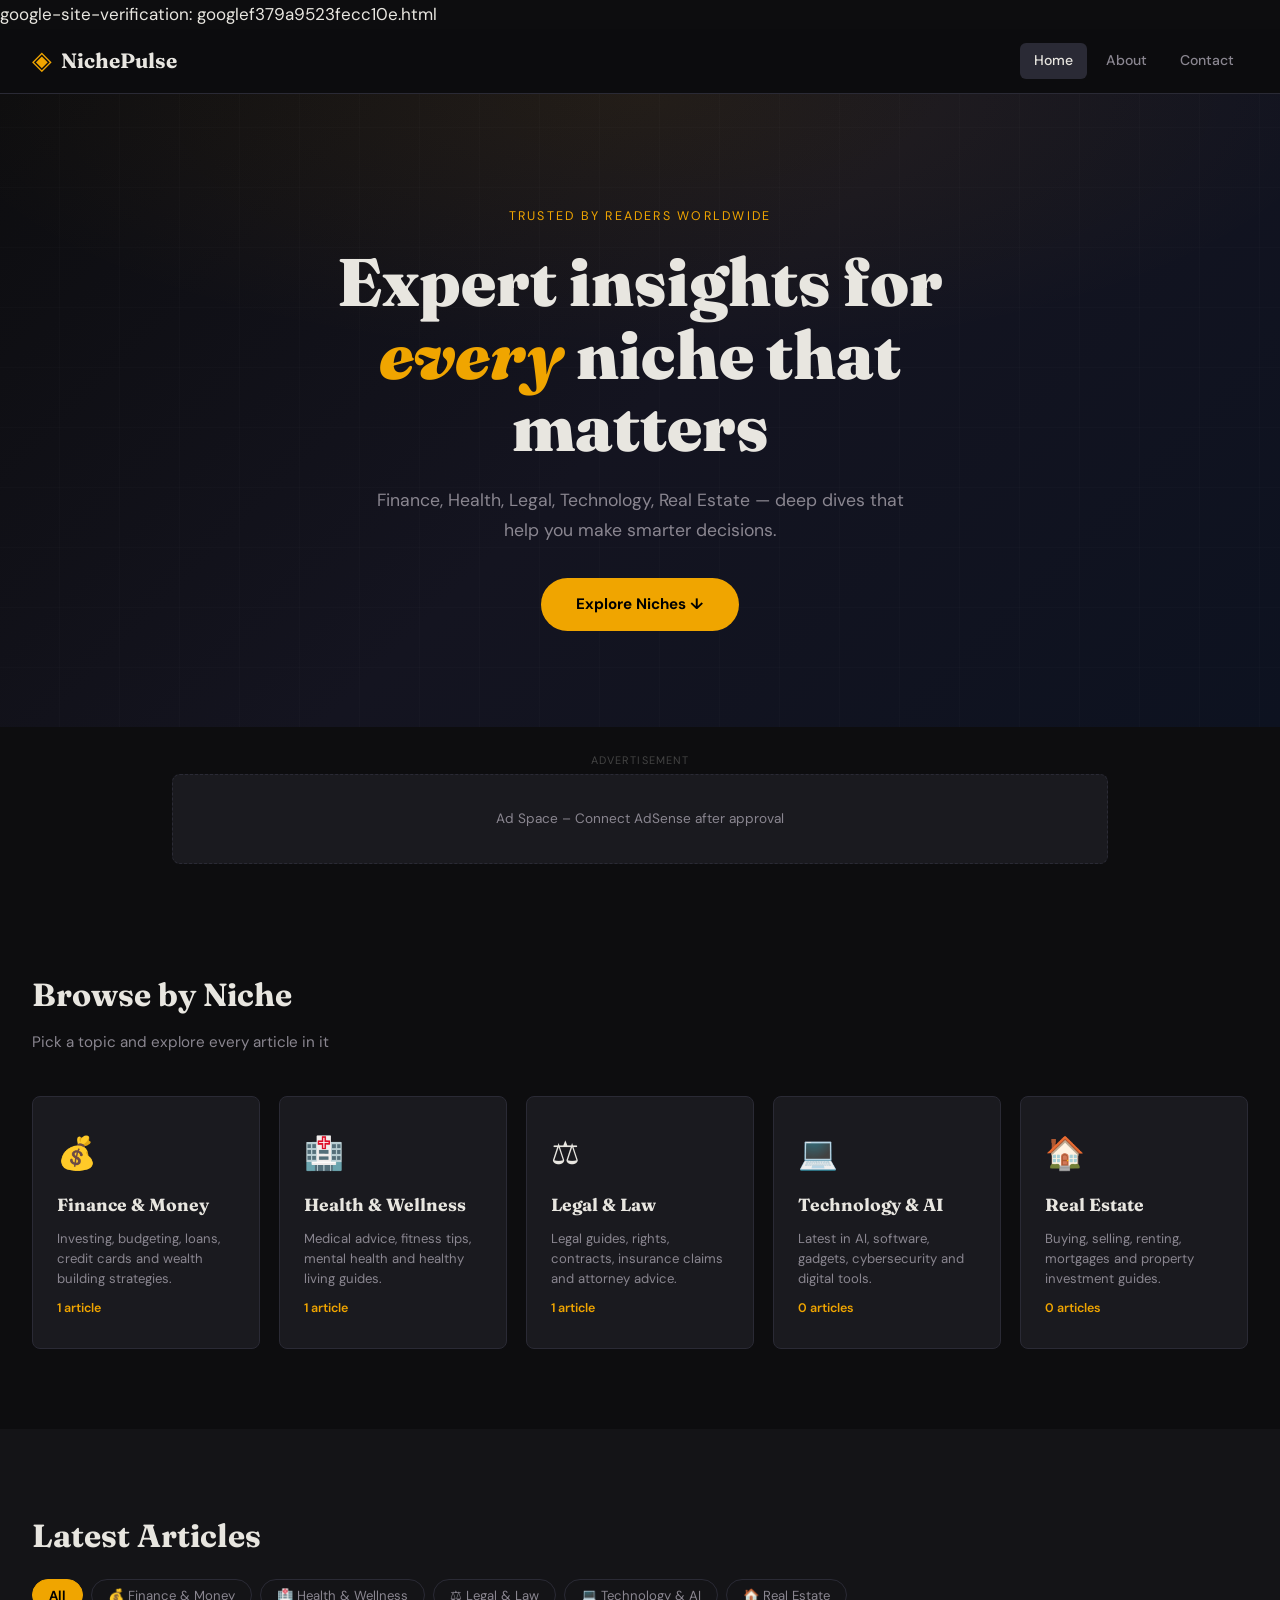
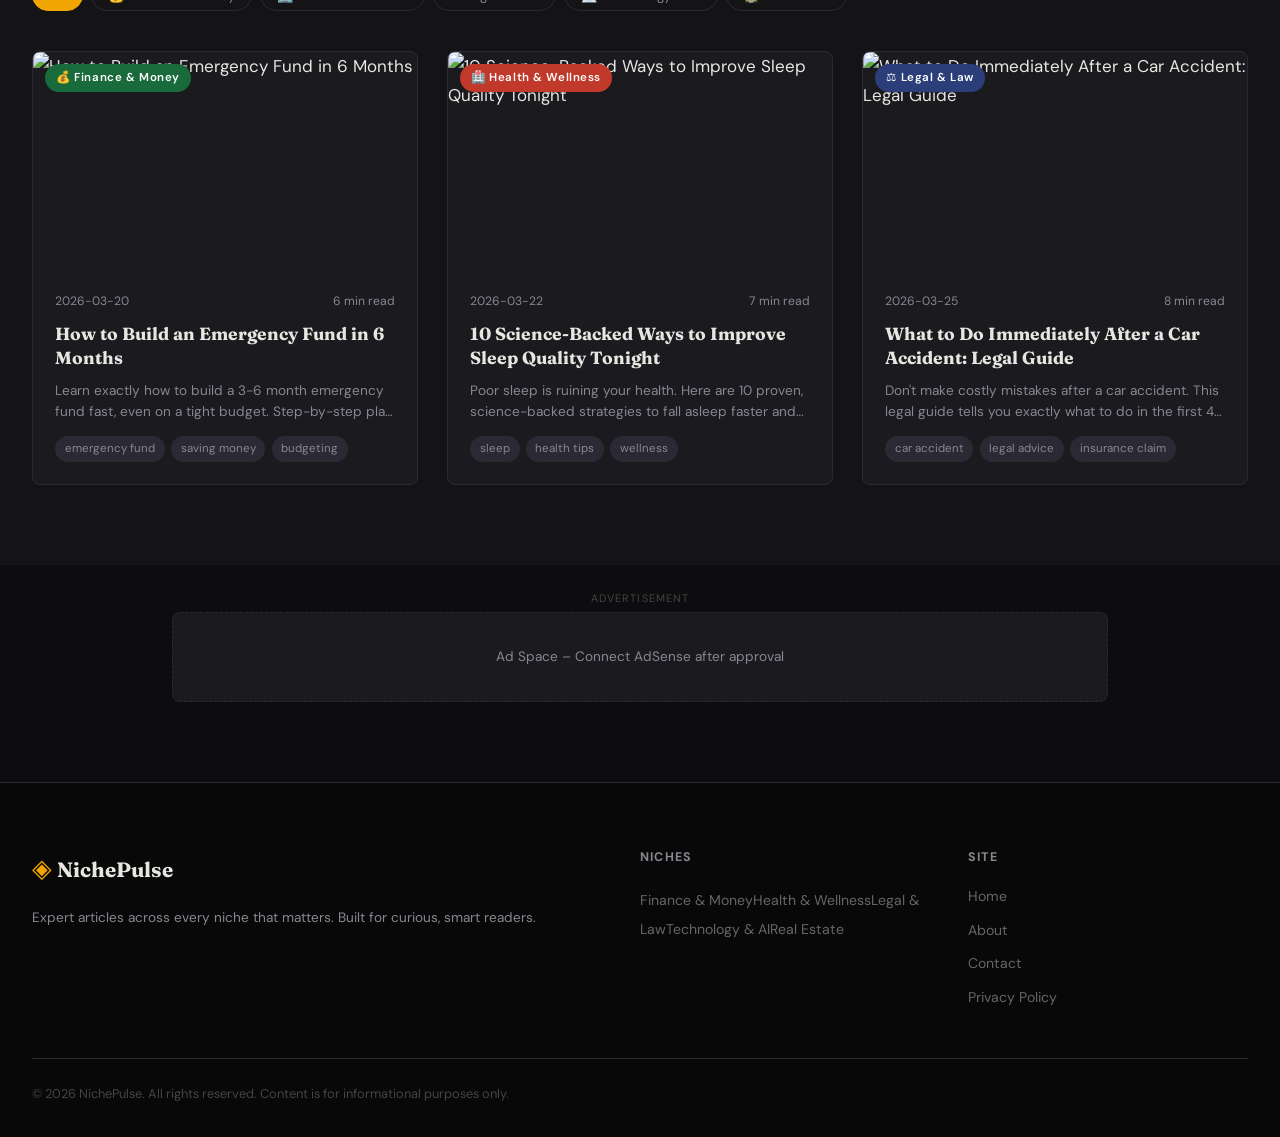
==== commit 3d007e81: "Update index.html" ====
--- a/index.html
+++ b/index.html
@@ -3,7 +3,16 @@
 <head>
   <meta charset="UTF-8"/>
   <meta name="viewport" content="width=device-width, initial-scale=1.0"/>
-  <title>NichePulse – Expert Insights Across Every Niche</title>
+  <title>NichePulse – Expert Insights Across Every Niche</title><!-- Google tag (gtag.js) -->
+  <script async src="https://www.googletagmanager.com/gtag/js?id=G-0F6QEV7L72"></script>
+  <script>
+    window.dataLayer = window.dataLayer || [];
+    function gtag(){dataLayer.push(arguments);}
+    gtag('js', new Date());
+  
+    gtag('config', 'G-0F6QEV7L72');
+  </script>
+  google-site-verification: googlef379a9523fecc10e.html
   <meta name="description" content="Expert articles on Finance, Health, Technology, Legal and Real Estate. Trusted insights for smarter decisions."/>
   <meta name="keywords" content="personal finance, health tips, legal advice, technology, real estate, expert blog"/>
   <meta property="og:title" content="NichePulse – Expert Insights Across Every Niche"/>
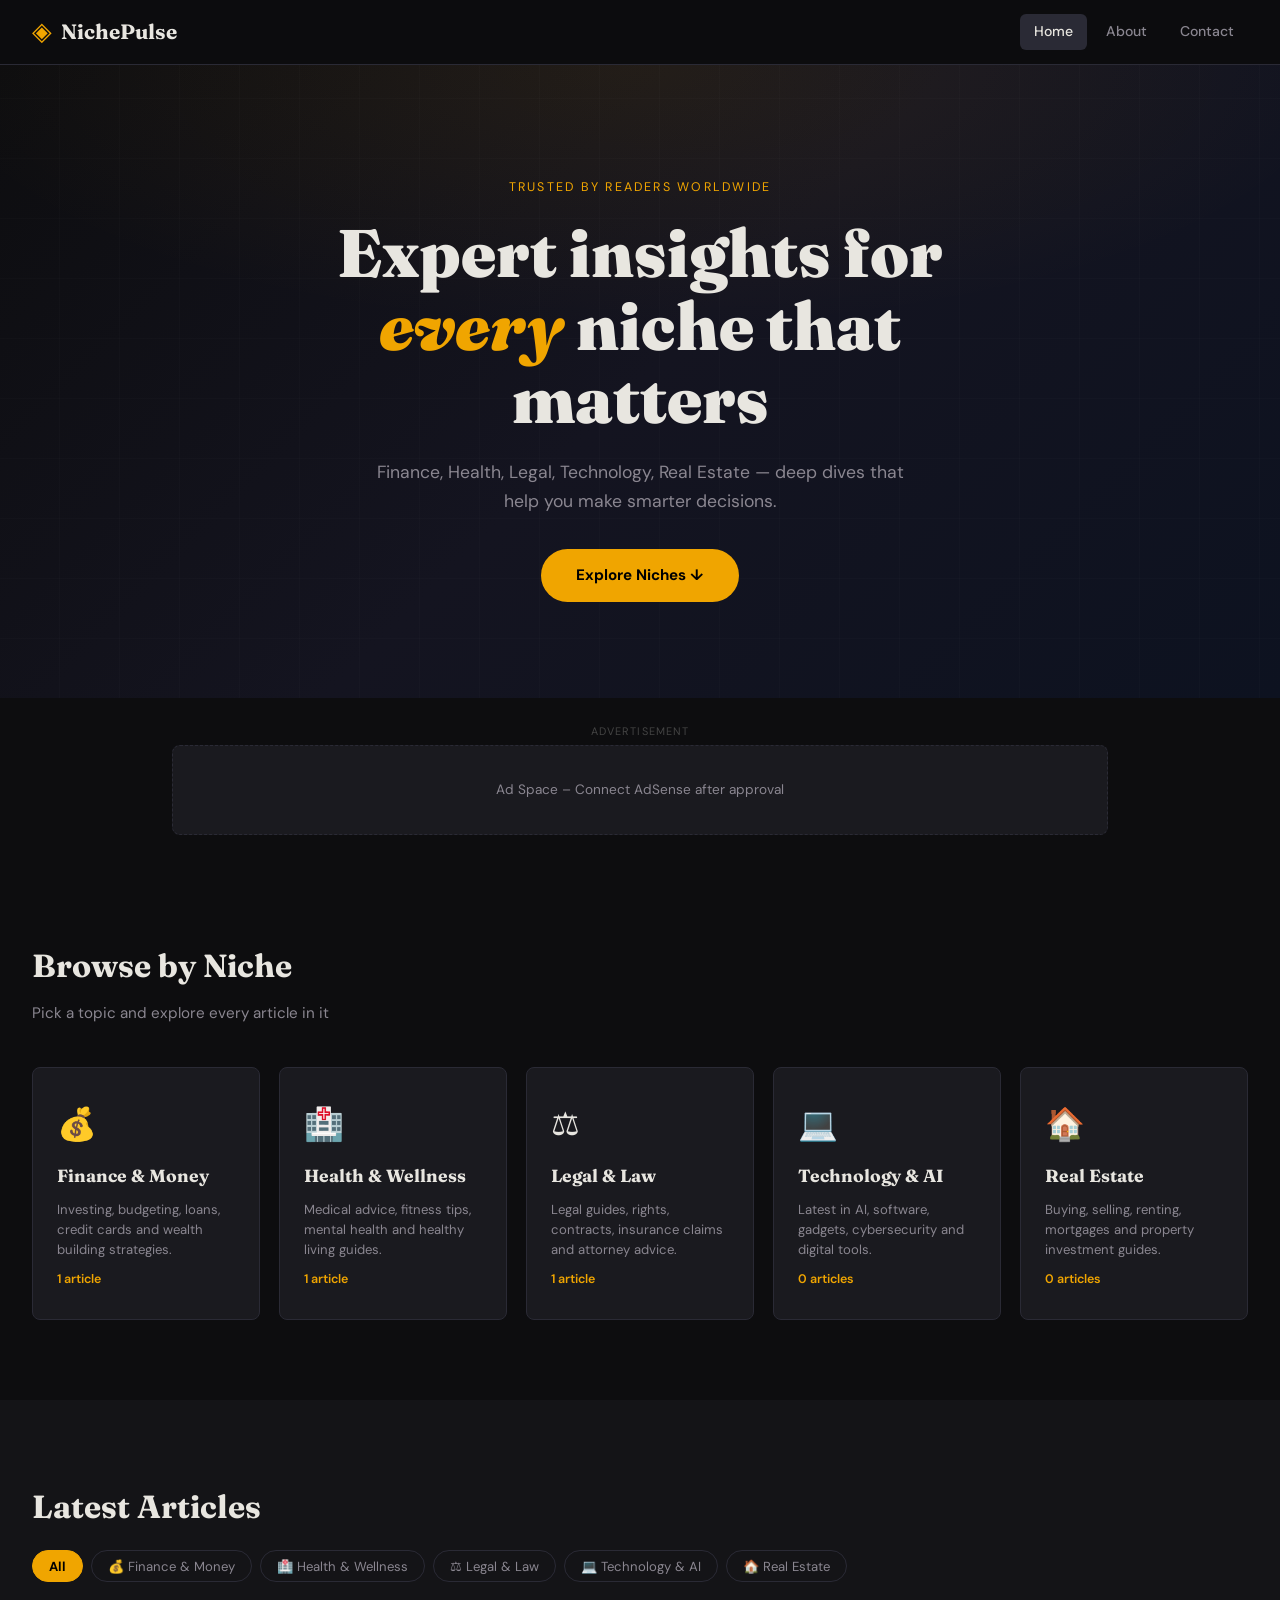
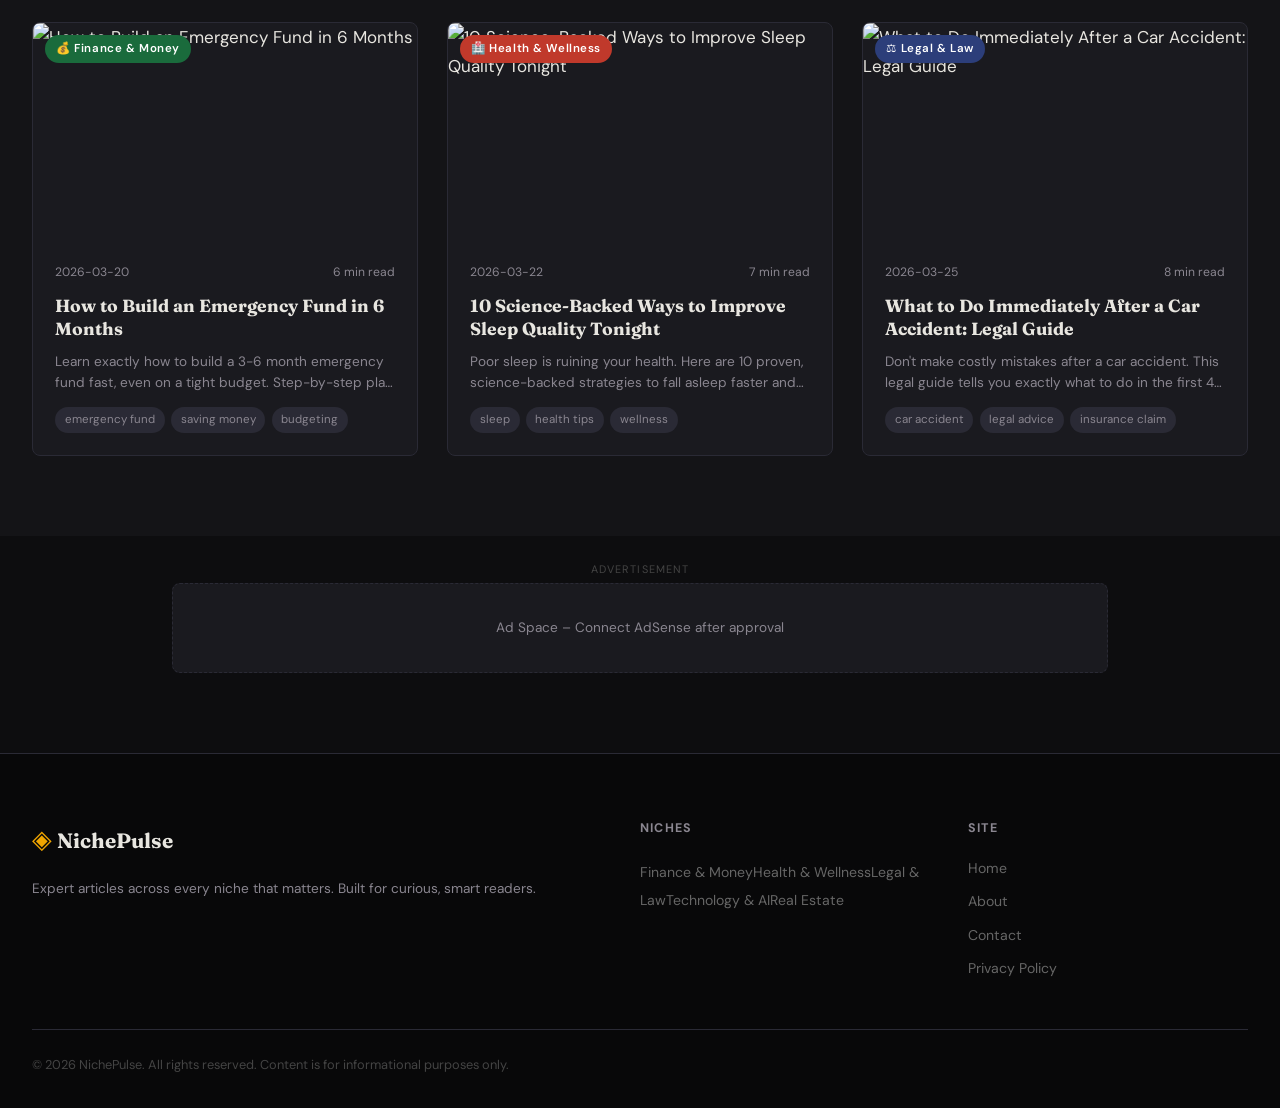
==== commit 0516ae6b: "Update index.html" ====
--- a/index.html
+++ b/index.html
@@ -12,7 +12,7 @@
   
     gtag('config', 'G-0F6QEV7L72');
   </script>
-  google-site-verification: googlef379a9523fecc10e.html
+  <meta name="google-site-verification" content="Wt9yhP8NpXKH16EsjXraORJtc5fv-0z5RL9iHTz0sbQ" />
   <meta name="description" content="Expert articles on Finance, Health, Technology, Legal and Real Estate. Trusted insights for smarter decisions."/>
   <meta name="keywords" content="personal finance, health tips, legal advice, technology, real estate, expert blog"/>
   <meta property="og:title" content="NichePulse – Expert Insights Across Every Niche"/>
